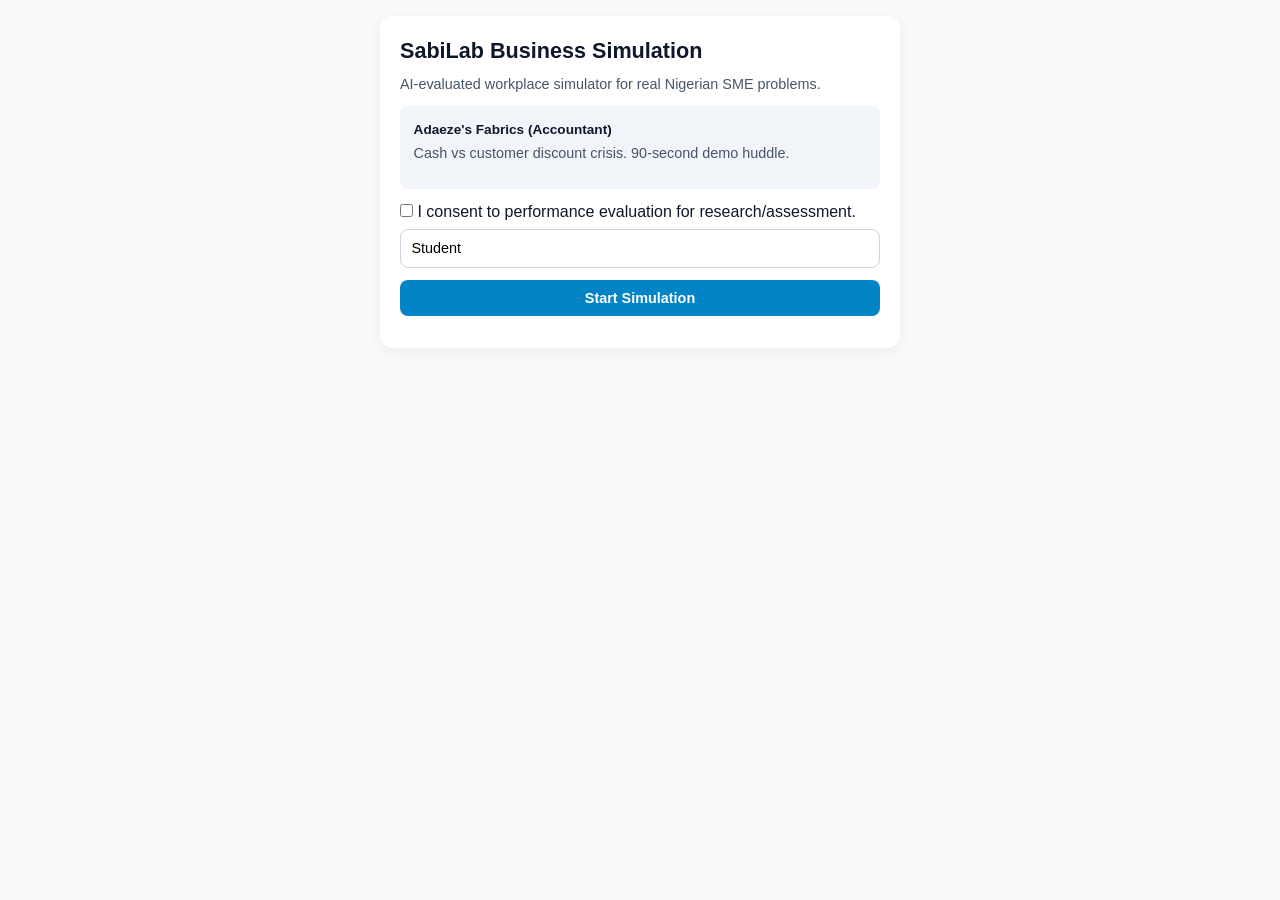
==== static/index.html @ 063587b0 "Implement message caps, rate limits, autosave draft, and per-session cost tracking" ====
<!DOCTYPE html>
<html lang="en">
<head>
  <meta charset="utf-8">
  <meta name="viewport" content="width=device-width, initial-scale=1">
  <title>SabiLab - Business Simulation</title>
  <style>
    * { box-sizing: border-box; margin: 0; padding: 0; }
    body { font-family: -apple-system, BlinkMacSystemFont, 'Segoe UI', Roboto, sans-serif; background: #f8fafc; color: #0f172a; padding: 1rem; line-height: 1.4; }
    .container { max-width: 520px; margin: 0 auto; background: #fff; border-radius: 12px; box-shadow: 0 4px 15px rgba(0,0,0,0.06); padding: 1.25rem; }
    h1 { font-size: 1.35rem; color: #0f172a; margin-bottom: 0.5rem; }
    h2 { font-size: 1.1rem; color: #1e293b; margin: 1rem 0 0.5rem; }
    p { font-size: 0.9rem; color: #475569; margin-bottom: 0.75rem; }
    input, textarea, button, select { width: 100%; padding: 0.65rem; border: 1px solid #cbd5e1; border-radius: 8px; font-size: 0.9rem; margin-bottom: 0.75rem; }
    button { background: #0284c7; color: white; border: none; font-weight: 600; cursor: pointer; }
    button:hover { background: #0369a1; }
    .box { background: #f1f5f9; padding: 0.85rem; border-radius: 8px; margin-bottom: 0.75rem; font-size: 0.85rem; }
    .chat-box { max-height: 260px; overflow-y: auto; border: 1px solid #e2e8f0; border-radius: 8px; padding: 0.75rem; background: #fafafa; margin-bottom: 0.75rem; }
    .msg { margin-bottom: 0.5rem; padding: 0.4rem 0.6rem; border-radius: 6px; font-size: 0.85rem; }
    .msg-ai { background: #e0f2fe; color: #0369a1; }
    .msg-student { background: #dcfce7; color: #15803d; text-align: right; }
    .msg-twist { background: #fee2e2; color: #b91c1c; font-weight: 600; border-left: 3px solid #ef4444; }
    .status-tag { font-size: 0.75rem; color: #64748b; font-style: italic; margin-bottom: 0.5rem; }
    .badge { display: inline-block; padding: 2px 8px; background: #e0f2fe; color: #0284c7; border-radius: 12px; font-size: 0.75rem; font-weight: 600; }
  </style>
</head>
<body>
<div class="container" id="app">
  <h1>SabiLab Business Simulation</h1>
  <p>AI-evaluated workplace simulator for real Nigerian SME problems.</p>

  <!-- Step 1: Start Session -->
  <div id="step-lobby">
    <div class="box">
      <strong>Adaeze's Fabrics (Accountant)</strong>
      <p style="margin-top:4px;">Cash vs customer discount crisis. 90-second demo huddle.</p>
    </div>
    <label><input type="checkbox" id="consent-check" style="width:auto;"> I consent to performance evaluation for research/assessment.</label>
    <input type="text" id="student-name" placeholder="Your first name" value="Student">
    <button id="btn-start" onclick="startSession()">Start Simulation</button>
  </div>

  <!-- Step 2: Huddle Chat -->
  <div id="step-huddle" style="display:none;">
    <h2>Huddle Chat</h2>
    <div class="box" id="brief-box"></div>
    <div class="chat-box" id="chat-messages"></div>
    <div id="twist-banner" style="display:none;" class="msg msg-twist"></div>
    <input type="text" id="chat-input" placeholder="Type message (max 500 chars)..." maxlength="500">
    <button onclick="sendChatMessage()">Send</button>
    <button onclick="goToTask()" style="background:#475569;">Proceed to Task Recommendation</button>
  </div>

  <!-- Step 3: Task Submission with Local Autosave & Resume -->
  <div id="step-task" style="display:none;">
    <h2>Individual Recommendation</h2>
    <p>Write your recommendation to Adaeze in 2 to 4 sentences: what you do about the discount and Kano invoice, with numbers, and why.</p>
    <div class="status-tag" id="autosave-status">Draft autosaves locally every 3s</div>
    <textarea id="task-textarea" rows="4" placeholder="Enter recommendation..."></textarea>
    <button onclick="submitStudentTask()">Submit Recommendation</button>
  </div>

  <!-- Step 4: Results & Evidence Card -->
  <div id="step-results" style="display:none;">
    <h2>Simulation Results</h2>
    <div id="results-content"></div>
    <div id="card-link-box"></div>
  </div>
</div>

<script>
let currentSessionId = localStorage.getItem("sabilab_current_session") || null;
let currentUserId = localStorage.getItem("sabilab_user_id") || null;
let autosaveTimer = null;

function updateStatus(msg) {
  const el = document.getElementById("autosave-status");
  if (el) el.innerText = msg;
}

// Autosave draft locally every 3 seconds
function initAutosave() {
  if (autosaveTimer) clearInterval(autosaveTimer);
  const draftKey = `sabilab_draft_${currentSessionId}`;
  
  // Resume after refresh
  const saved = localStorage.getItem(draftKey);
  const tarea = document.getElementById("task-textarea");
  if (saved && tarea && !tarea.value) {
    tarea.value = saved;
    updateStatus("Resumed saved draft from local storage.");
  }

  autosaveTimer = setInterval(async () => {
    const text = document.getElementById("task-textarea")?.value || "";
    if (currentSessionId && text) {
      localStorage.setItem(draftKey, text);
      updateStatus("Draft autosaved locally at " + new Date().toLocaleTimeString());
      try {
        await fetch(`/session/${currentSessionId}/draft`, {
          method: "POST",
          headers: {"Content-Type": "application/json"},
          body: JSON.stringify({text: text})
        });
      } catch (e) {}
    }
  }, 3000);
}

async function startSession() {
  const consent = document.getElementById("consent-check").checked;
  const name = document.getElementById("student-name").value || "Student";
  if (!consent) { alert("Please accept the consent terms."); return; }

  const res = await fetch("/session", {
    method: "POST",
    headers: {"Content-Type": "application/json"},
    body: JSON.stringify({first_name: name, consent: true, mode: "demo", user_id: currentUserId})
  });
  const data = await res.json();
  if (data.session_id) {
    currentSessionId = data.session_id;
    currentUserId = data.user_id;
    localStorage.setItem("sabilab_current_session", currentSessionId);
    localStorage.setItem("sabilab_user_id", currentUserId);

    document.getElementById("step-lobby").style.display = "none";
    document.getElementById("step-huddle").style.display = "block";
    document.getElementById("brief-box").innerText = data.private_brief;
    loadMessages();
  }
}

async function loadMessages() {
  if (!currentSessionId) return;
  const res = await fetch(`/session/${currentSessionId}/messages`);
  const msgs = await res.json();
  const box = document.getElementById("chat-messages");
  box.innerHTML = msgs.map(m => {
    let cls = m.sender === "Student" ? "msg-student" : (m.sender === "Adaeze" && m.phase === "twist" ? "msg-twist" : "msg-ai");
    return `<div class="msg ${cls}"><strong>${m.sender}:</strong> ${m.text}</div>`;
  }).join("");
  box.scrollTop = box.scrollHeight;
}

async function sendChatMessage() {
  const input = document.getElementById("chat-input");
  const text = input.value.trim();
  if (!text) return;
  if (text.length > 500) { alert("Message exceeds 500 character limit."); return; }

  const res = await fetch(`/session/${currentSessionId}/message`, {
    method: "POST",
    headers: {"Content-Type": "application/json"},
    body: JSON.stringify({sender: "Student", text: text})
  });
  if (res.status === 429) {
    alert("Please wait a moment before sending another message (rate limit).");
    return;
  }
  input.value = "";
  loadMessages();
}

function goToTask() {
  document.getElementById("step-huddle").style.display = "none";
  document.getElementById("step-task").style.display = "block";
  initAutosave();
}

async function submitStudentTask() {
  const text = document.getElementById("task-textarea").value.trim();
  if (!text) { alert("Please enter your recommendation."); return; }
  updateStatus("Submitting...");

  await fetch("/task", {
    method: "POST",
    headers: {"Content-Type": "application/json"},
    body: JSON.stringify({session_id: currentSessionId, text: text, user_id: currentUserId})
  });

  // Clear autosaved draft on submission
  localStorage.removeItem(`sabilab_draft_${currentSessionId}`);
  if (autosaveTimer) clearInterval(autosaveTimer);

  // Trigger score pipeline
  updateStatus("Scoring with AI evaluation pipeline...");
  const scoreRes = await fetch(`/session/${currentSessionId}/score`, {method: "POST"});
  const scoreData = await scoreRes.json();

  if (scoreData.status === "awaiting_clarification") {
    const q = scoreData.clarifications[0];
    const ans = prompt("Clarification needed: " + q.question);
    await fetch(`/session/${currentSessionId}/clarify`, {
      method: "POST",
      headers: {"Content-Type": "application/json"},
      body: JSON.stringify({message_id: q.message_id, answer: ans || "Clarified"})
    });
  }

  showResults();
}

async function showResults() {
  document.getElementById("step-task").style.display = "none";
  document.getElementById("step-results").style.display = "block";

  const res = await fetch(`/session/${currentSessionId}/results`);
  const data = await res.json();
  const c = document.getElementById("results-content");
  c.innerHTML = `
    <div class="box">
      <strong>Badge:</strong> ${data.badge ? data.badge.name + ' (' + data.badge.level + ')' : 'No badge yet'}<br>
      <strong>Routing:</strong> ${data.routing}
    </div>
    <div class="box">
      <strong>Scores:</strong><br>
      ${(data.scores || []).map(s => `• ${s.criterion}: <em>${s.level}</em> (Quote: "${s.evidence}")`).join("<br>")}
    </div>`;

  const cardRes = await fetch(`/session/${currentSessionId}/card`, {
    method: "POST",
    headers: {"Content-Type": "application/json"},
    body: JSON.stringify({})
  });
  const cardData = await cardRes.json();
  if (cardData.slug) {
    document.getElementById("card-link-box").innerHTML = `
      <p style="margin-top:1rem;"><a href="/card/${cardData.slug}" target="_blank" style="color:#0284c7;font-weight:bold;">View Public Evidence Card →</a></p>`;
  }
}

// Check if resuming an existing session
if (currentSessionId && localStorage.getItem(`sabilab_draft_${currentSessionId}`)) {
  document.getElementById("step-lobby").style.display = "none";
  document.getElementById("step-task").style.display = "block";
  initAutosave();
}
</script>
</body>
</html>
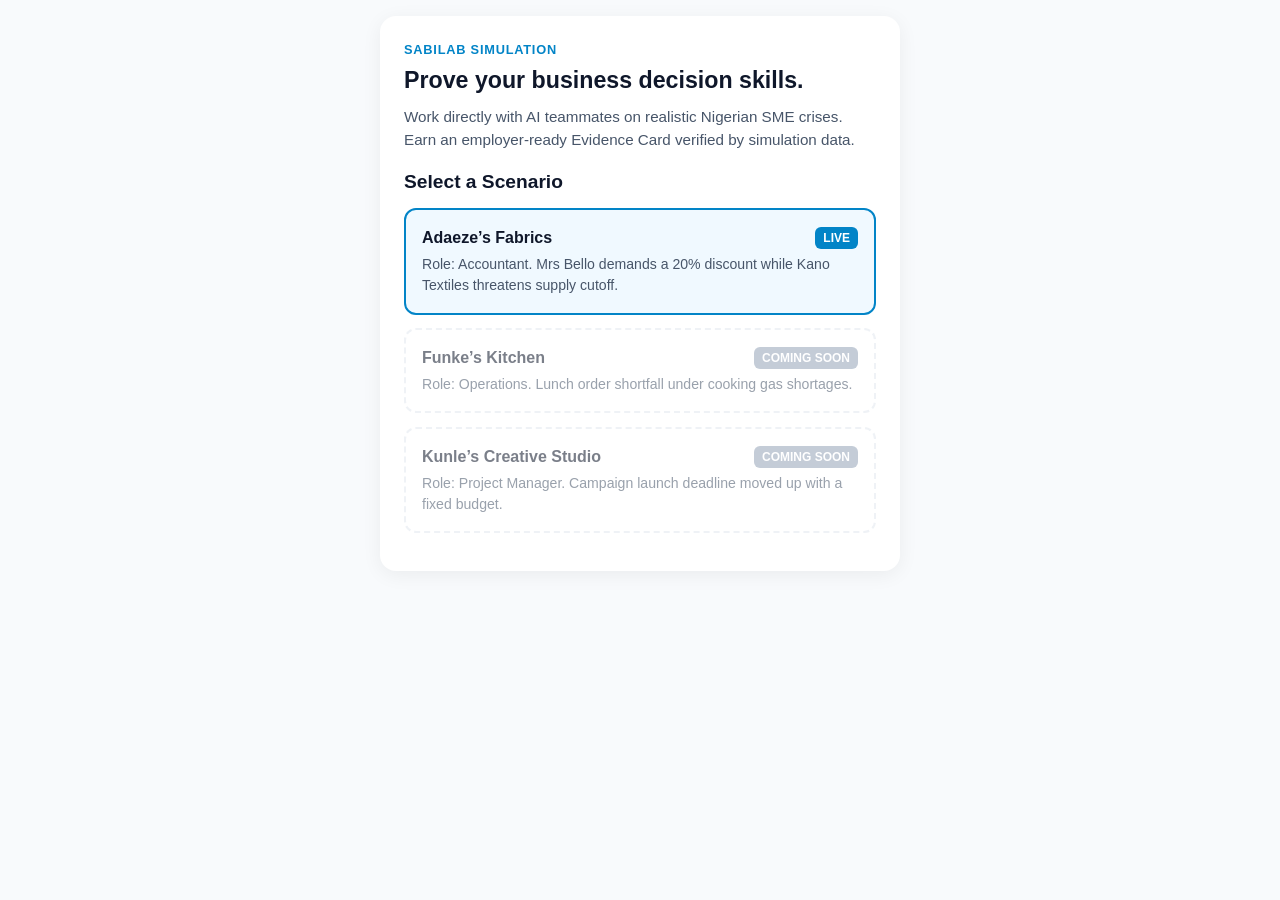
==== commit 0a246c8a: "Phase 10: Complete student-facing mobile UI across 8 screens" ====
--- a/static/index.html
+++ b/static/index.html
@@ -3,239 +3,246 @@
 <head>
   <meta charset="utf-8">
   <meta name="viewport" content="width=device-width, initial-scale=1">
-  <title>SabiLab - Business Simulation</title>
+  <title>SabiLab - AI Workplace Simulation</title>
   <style>
-    * { box-sizing: border-box; margin: 0; padding: 0; }
-    body { font-family: -apple-system, BlinkMacSystemFont, 'Segoe UI', Roboto, sans-serif; background: #f8fafc; color: #0f172a; padding: 1rem; line-height: 1.4; }
-    .container { max-width: 520px; margin: 0 auto; background: #fff; border-radius: 12px; box-shadow: 0 4px 15px rgba(0,0,0,0.06); padding: 1.25rem; }
-    h1 { font-size: 1.35rem; color: #0f172a; margin-bottom: 0.5rem; }
-    h2 { font-size: 1.1rem; color: #1e293b; margin: 1rem 0 0.5rem; }
-    p { font-size: 0.9rem; color: #475569; margin-bottom: 0.75rem; }
-    input, textarea, button, select { width: 100%; padding: 0.65rem; border: 1px solid #cbd5e1; border-radius: 8px; font-size: 0.9rem; margin-bottom: 0.75rem; }
-    button { background: #0284c7; color: white; border: none; font-weight: 600; cursor: pointer; }
-    button:hover { background: #0369a1; }
-    .box { background: #f1f5f9; padding: 0.85rem; border-radius: 8px; margin-bottom: 0.75rem; font-size: 0.85rem; }
-    .chat-box { max-height: 260px; overflow-y: auto; border: 1px solid #e2e8f0; border-radius: 8px; padding: 0.75rem; background: #fafafa; margin-bottom: 0.75rem; }
-    .msg { margin-bottom: 0.5rem; padding: 0.4rem 0.6rem; border-radius: 6px; font-size: 0.85rem; }
-    .msg-ai { background: #e0f2fe; color: #0369a1; }
-    .msg-student { background: #dcfce7; color: #15803d; text-align: right; }
-    .msg-twist { background: #fee2e2; color: #b91c1c; font-weight: 600; border-left: 3px solid #ef4444; }
-    .status-tag { font-size: 0.75rem; color: #64748b; font-style: italic; margin-bottom: 0.5rem; }
-    .badge { display: inline-block; padding: 2px 8px; background: #e0f2fe; color: #0284c7; border-radius: 12px; font-size: 0.75rem; font-weight: 600; }
+    * { box-sizing: border-box; margin: 0; padding: 0; font-family: -apple-system, BlinkMacSystemFont, "Segoe UI", Roboto, sans-serif; }
+    body { background: #f8fafc; color: #0f172a; line-height: 1.5; padding: 1rem 0.5rem; display: flex; justify-content: center; }
+    .app-container { width: 100%; max-width: 520px; background: #ffffff; border-radius: 16px; box-shadow: 0 4px 20px rgba(0,0,0,0.06); padding: 1.5rem; }
+    
+    /* Screen management: only one active */
+    .screen { display: none; }
+    .screen.active { display: block; }
+
+    /* Single accent color: #0284c7 */
+    .brand { font-size: 0.8rem; text-transform: uppercase; letter-spacing: 0.06em; color: #0284c7; font-weight: 700; margin-bottom: 0.25rem; }
+    h1 { font-size: 1.45rem; color: #0f172a; margin-bottom: 0.5rem; font-weight: 700; }
+    h2 { font-size: 1.2rem; color: #0f172a; margin-bottom: 0.75rem; font-weight: 600; }
+    p { font-size: 0.95rem; color: #475569; margin-bottom: 1rem; }
+    
+    /* Large tap targets (min 48px height) */
+    button {
+      display: block; width: 100%; min-height: 48px; padding: 0.85rem 1rem;
+      background: #0284c7; color: #ffffff; border: none; border-radius: 10px;
+      font-size: 1rem; font-weight: 600; cursor: pointer; text-align: center;
+      margin-top: 0.75rem; touch-action: manipulation;
+    }
+    button:active { background: #0369a1; }
+    button.secondary { background: #f1f5f9; color: #0f172a; border: 1px solid #cbd5e1; }
+    button.secondary:active { background: #e2e8f0; }
+
+    input[type="text"], textarea {
+      width: 100%; min-height: 48px; padding: 0.75rem 1rem; border: 1px solid #cbd5e1;
+      border-radius: 10px; font-size: 1rem; color: #0f172a; background: #ffffff;
+      margin-bottom: 0.75rem; -webkit-appearance: none;
+    }
+    textarea { min-height: 110px; resize: vertical; line-height: 1.4; }
+
+    /* Cards & Lists */
+    .card-item {
+      border: 2px solid #e2e8f0; border-radius: 12px; padding: 1rem; margin-bottom: 0.85rem;
+      cursor: pointer; transition: border-color 0.15s; background: #ffffff;
+    }
+    .card-item.live { border-color: #0284c7; background: #f0f9ff; }
+    .card-item.disabled { opacity: 0.55; cursor: not-allowed; border-style: dashed; }
+    .tag { display: inline-block; font-size: 0.75rem; font-weight: 700; padding: 2px 8px; border-radius: 6px; text-transform: uppercase; }
+    .tag.live { background: #0284c7; color: #ffffff; }
+    .tag.soon { background: #94a3b8; color: #ffffff; }
+
+    /* Huddle Chat */
+    .timer-bar { display: flex; justify-content: space-between; align-items: center; background: #f1f5f9; padding: 0.5rem 0.85rem; border-radius: 8px; font-size: 0.88rem; font-weight: 600; margin-bottom: 0.75rem; }
+    .chat-stream { height: 300px; overflow-y: auto; border: 1px solid #e2e8f0; border-radius: 10px; padding: 0.75rem; background: #fafafa; margin-bottom: 0.75rem; }
+    .bubble { max-width: 82%; padding: 0.6rem 0.85rem; border-radius: 10px; margin-bottom: 0.6rem; font-size: 0.9rem; line-height: 1.4; word-break: break-word; }
+    .bubble.theirs { background: #e2e8f0; color: #0f172a; align-self: flex-start; }
+    .bubble.mine { background: #e0f2fe; color: #0369a1; margin-left: auto; text-align: right; }
+    .bubble.twist { background: #fee2e2; color: #991b1b; border-left: 4px solid #ef4444; width: 100%; max-width: 100%; font-weight: 600; }
+    .twist-banner { background: #fee2e2; border: 1px solid #f87171; color: #991b1b; padding: 0.75rem; border-radius: 8px; margin-bottom: 0.75rem; font-size: 0.88rem; font-weight: 600; display: none; }
+    
+    /* Results & Quotes */
+    .skill-card { background: #f8fafc; border: 1px solid #e2e8f0; border-radius: 10px; padding: 0.85rem; margin-bottom: 0.75rem; }
+    .skill-head { display: flex; justify-content: space-between; align-items: center; font-size: 0.92rem; margin-bottom: 0.4rem; }
+    .pill { background: #dcfce7; color: #166534; font-size: 0.78rem; font-weight: 700; padding: 2px 8px; border-radius: 10px; }
+    .quote-block { background: #ffffff; border-left: 3px solid #0284c7; padding: 0.45rem 0.65rem; font-style: italic; font-size: 0.88rem; margin: 0.4rem 0; color: #1e293b; }
+    .quote-block.insufficient { border-left-color: #cbd5e1; color: #64748b; font-style: normal; }
+    .confidence { font-size: 0.8rem; color: #64748b; }
+    .badge-box { background: #eff6ff; border: 1px solid #bfdbfe; border-radius: 10px; padding: 0.85rem; margin-bottom: 1rem; }
+    
+    /* Spinner */
+    .spinner { width: 44px; height: 44px; border: 4px solid #e2e8f0; border-top-color: #0284c7; border-radius: 50%; animation: spin 1s linear infinite; margin: 2rem auto; }
+    @keyframes spin { to { transform: rotate(360deg); } }
   </style>
 </head>
 <body>
-<div class="container" id="app">
-  <h1>SabiLab Business Simulation</h1>
-  <p>AI-evaluated workplace simulator for real Nigerian SME problems.</p>
-
-  <!-- Step 1: Start Session -->
-  <div id="step-lobby">
-    <div class="box">
-      <strong>Adaeze's Fabrics (Accountant)</strong>
-      <p style="margin-top:4px;">Cash vs customer discount crisis. 90-second demo huddle.</p>
-    </div>
-    <label><input type="checkbox" id="consent-check" style="width:auto;"> I consent to performance evaluation for research/assessment.</label>
-    <input type="text" id="student-name" placeholder="Your first name" value="Student">
-    <button id="btn-start" onclick="startSession()">Start Simulation</button>
-  </div>
-
-  <!-- Step 2: Huddle Chat -->
-  <div id="step-huddle" style="display:none;">
-    <h2>Huddle Chat</h2>
-    <div class="box" id="brief-box"></div>
-    <div class="chat-box" id="chat-messages"></div>
-    <div id="twist-banner" style="display:none;" class="msg msg-twist"></div>
-    <input type="text" id="chat-input" placeholder="Type message (max 500 chars)..." maxlength="500">
-    <button onclick="sendChatMessage()">Send</button>
-    <button onclick="goToTask()" style="background:#475569;">Proceed to Task Recommendation</button>
-  </div>
-
-  <!-- Step 3: Task Submission with Local Autosave & Resume -->
-  <div id="step-task" style="display:none;">
-    <h2>Individual Recommendation</h2>
-    <p>Write your recommendation to Adaeze in 2 to 4 sentences: what you do about the discount and Kano invoice, with numbers, and why.</p>
-    <div class="status-tag" id="autosave-status">Draft autosaves locally every 3s</div>
-    <textarea id="task-textarea" rows="4" placeholder="Enter recommendation..."></textarea>
-    <button onclick="submitStudentTask()">Submit Recommendation</button>
-  </div>
-
-  <!-- Step 4: Results & Evidence Card -->
-  <div id="step-results" style="display:none;">
-    <h2>Simulation Results</h2>
-    <div id="results-content"></div>
-    <div id="card-link-box"></div>
-  </div>
+<div class="app-container">
+
+  <!-- Screen 1: Landing -->
+  <section id="screen-landing" class="screen active">
+    <div class="brand">SabiLab Simulation</div>
+    <h1>Prove your business decision skills.</h1>
+    <p>Work directly with AI teammates on realistic Nigerian SME crises. Earn an employer-ready Evidence Card verified by simulation data.</p>
+    
+    <h2>Select a Scenario</h2>
+    <div class="card-item live" onclick="selectScenario('adaeze')">
+      <div style="display:flex; justify-content:space-between; align-items:center;">
+        <strong>Adaeze’s Fabrics</strong>
+        <span class="tag live">Live</span>
+      </div>
+      <p style="margin: 0.25rem 0 0 0; font-size: 0.88rem;">Role: Accountant. Mrs Bello demands a 20% discount while Kano Textiles threatens supply cutoff.</p>
+    </div>
+
+    <div class="card-item disabled">
+      <div style="display:flex; justify-content:space-between; align-items:center;">
+        <strong>Funke’s Kitchen</strong>
+        <span class="tag soon">Coming soon</span>
+      </div>
+      <p style="margin: 0.25rem 0 0 0; font-size: 0.88rem;">Role: Operations. Lunch order shortfall under cooking gas shortages.</p>
+    </div>
+
+    <div class="card-item disabled">
+      <div style="display:flex; justify-content:space-between; align-items:center;">
+        <strong>Kunle’s Creative Studio</strong>
+        <span class="tag soon">Coming soon</span>
+      </div>
+      <p style="margin: 0.25rem 0 0 0; font-size: 0.88rem;">Role: Project Manager. Campaign launch deadline moved up with a fixed budget.</p>
+    </div>
+  </section>
+
+  <!-- Screen 2: Consent -->
+  <section id="screen-consent" class="screen">
+    <div class="brand">Participant Notice</div>
+    <h2>Assessment & Research Consent</h2>
+    <p>SabiLab evaluates your workplace communication and problem-solving through simulated chat and recommendations. Your performance data is anonymized and scored against professional rubrics.</p>
+    
+    <label style="display:flex; align-items:flex-start; gap:0.5rem; margin-bottom:1rem; cursor:pointer;">
+      <input type="checkbox" id="consent-check" style="margin-top:0.25rem; width:20px; height:20px;">
+      <span style="font-size:0.9rem;">I agree to participate and allow my simulation responses to be evaluated by SabiLab's assessment pipeline.</span>
+    </label>
+
+    <input type="text" id="student-name-input" placeholder="Your first name" value="Student">
+    <button onclick="onStartSession()">Start Simulation →</button>
+    <button class="secondary" onclick="showScreen('screen-landing')">Back</button>
+  </section>
+
+  <!-- Screen 3: Role Screen -->
+  <section id="screen-role" class="screen">
+    <div class="brand">Assigned Role</div>
+    <h2 id="role-title">Accountant</h2>
+    
+    <div style="background:#f1f5f9; padding:0.85rem; border-radius:10px; margin-bottom:1rem;">
+      <strong style="font-size:0.85rem; color:#0284c7; text-transform:uppercase;">Private Brief</strong>
+      <p id="role-brief" style="margin:0.25rem 0 0 0; font-size:0.92rem; white-space:pre-line;"></p>
+    </div>
+
+    <h2 style="font-size:1rem; margin-bottom:0.5rem;">Teammates in Huddle</h2>
+    <div id="teammate-roster" style="margin-bottom:1.5rem;"></div>
+
+    <button onclick="startHuddle()">Enter Huddle Room →</button>
+  </section>
+
+  <!-- Screen 4: Huddle -->
+  <section id="screen-huddle" class="screen">
+    <div class="timer-bar">
+      <span>Adaeze's Fabrics Huddle</span>
+      <span>Remaining: <span id="huddle-timer" style="color:#0284c7;">01:30</span></span>
+    </div>
+    
+    <div id="twist-alert" class="twist-banner"></div>
+    <div id="chat-stream" class="chat-stream"></div>
+
+    <div style="display:flex; gap:0.5rem; margin-bottom:0.75rem;">
+      <input type="text" id="chat-input" placeholder="Type a message (max 500 chars)..." maxlength="500" style="margin-bottom:0;">
+      <button onclick="onSendMessage()" style="width:auto; min-width:80px; margin-top:0;">Send</button>
+    </div>
+
+    <button class="secondary" onclick="proceedToTask()">Proceed to Task Recommendation →</button>
+  </section>
+
+  <!-- Screen 5: Task -->
+  <section id="screen-task" class="screen">
+    <div class="brand">Individual Deliverable</div>
+    <h2>Recommendation to Adaeze</h2>
+    <div style="background:#f8fafc; border:1px solid #e2e8f0; padding:0.85rem; border-radius:10px; margin-bottom:1rem;">
+      <strong>Situation Recap:</strong>
+      <p style="margin:0.25rem 0 0 0; font-size:0.88rem;">Mrs Bello asks for 20% discount for delivery by 2:00 PM. Kano Textiles has cancelled fabric supply over our overdue ₦350,000 invoice (cash on hand: ₦480,000).</p>
+    </div>
+
+    <p style="font-size:0.88rem;">Write your recommendation in 2 to 4 sentences: what you do about the discount and the Kano invoice, with numbers, and why.</p>
+    <div id="draft-indicator" style="font-size:0.78rem; color:#64748b; margin-bottom:0.4rem;">Draft autosaves locally every 3s</div>
+    <textarea id="task-input" placeholder="Your recommendation..."></textarea>
+    
+    <button onclick="onSubmitTask()">Submit Recommendation →</button>
+  </section>
+
+  <!-- Screen 6: Scoring -->
+  <section id="screen-scoring" class="screen">
+    <div id="scoring-loading">
+      <div class="brand">Assessment Pipeline</div>
+      <h2>Evaluating Performance...</h2>
+      <p>The reading and scoring passes are verifying your messages and task against factual checks and professional rubrics.</p>
+      <div class="spinner"></div>
+    </div>
+
+    <div id="clarification-panel" style="display:none;">
+      <div class="brand" style="color:#b45309;">Clarification Gate</div>
+      <h2>Please Clarify Your Intent</h2>
+      <p>Before scoring can finalize, please answer these brief questions regarding your messages:</p>
+      <div id="clarification-list"></div>
+      <button onclick="onSubmitClarification()">Submit Clarification & Finish Scoring →</button>
+    </div>
+  </section>
+
+  <!-- Screen 7: Results -->
+  <section id="screen-results" class="screen">
+    <div class="brand">Verified Results</div>
+    <h2>Simulation Competency Report</h2>
+
+    <div id="badge-display" class="badge-box"></div>
+
+    <h3 style="font-size:0.95rem; margin-bottom:0.5rem; text-transform:uppercase; color:#334155;">Evaluated Skills</h3>
+    <div id="results-skills"></div>
+
+    <div style="background:#f1f5f9; padding:0.85rem; border-radius:10px; margin:1rem 0;">
+      <p style="margin-bottom:0.5rem;"><strong>What Went Well:</strong> <span id="did-well-text"></span></p>
+      <p style="margin-bottom:0;"><strong>What to Improve:</strong> <span id="improve-text"></span></p>
+    </div>
+
+    <button onclick="goToCardScreen()">Create my Evidence Card →</button>
+    <button class="secondary" onclick="onTryAgain()">Try Again (Attempt 2)</button>
+  </section>
+
+  <!-- Screen 8: Evidence Card Publish -->
+  <section id="screen-card" class="screen">
+    <div class="brand">Public Shareable Link</div>
+    <h2>Publish Your Evidence Card</h2>
+    <p>Select which verified components to include on your public card:</p>
+
+    <div style="margin-bottom:1rem; font-size:0.9rem;">
+      <label style="display:flex; align-items:center; gap:0.5rem; margin-bottom:0.4rem; cursor:pointer;">
+        <input type="checkbox" class="card-field-check" value="badges" checked> Simulation Badge & Tier
+      </label>
+      <label style="display:flex; align-items:center; gap:0.5rem; margin-bottom:0.4rem; cursor:pointer;">
+        <input type="checkbox" class="card-field-check" value="levels" checked> Skill Competency Levels
+      </label>
+      <label style="display:flex; align-items:center; gap:0.5rem; margin-bottom:0.4rem; cursor:pointer;">
+        <input type="checkbox" class="card-field-check" value="quotes" checked> Verified Student Quotes
+      </label>
+      <label style="display:flex; align-items:center; gap:0.5rem; margin-bottom:0.4rem; cursor:pointer;">
+        <input type="checkbox" class="card-field-check" value="recommendations" checked> Targeted Growth Drill
+      </label>
+    </div>
+
+    <button onclick="onPublishCard()">Publish Evidence Card Link</button>
+
+    <div id="card-published-box" style="display:none; margin-top:1.25rem; background:#eff6ff; border:1px solid #bfdbfe; padding:1rem; border-radius:10px;">
+      <strong>Your Evidence Card is live:</strong>
+      <p style="word-break:break-all; margin:0.5rem 0;"><a id="card-link" href="#" target="_blank" style="color:#0284c7; font-weight:700;"></a></p>
+      <button class="secondary" onclick="window.open(document.getElementById('card-link').href, '_blank')">Open Card Page ↗</button>
+    </div>
+  </section>
+
 </div>
 
-<script>
-let currentSessionId = localStorage.getItem("sabilab_current_session") || null;
-let currentUserId = localStorage.getItem("sabilab_user_id") || null;
-let autosaveTimer = null;
-
-function updateStatus(msg) {
-  const el = document.getElementById("autosave-status");
-  if (el) el.innerText = msg;
-}
-
-// Autosave draft locally every 3 seconds
-function initAutosave() {
-  if (autosaveTimer) clearInterval(autosaveTimer);
-  const draftKey = `sabilab_draft_${currentSessionId}`;
-  
-  // Resume after refresh
-  const saved = localStorage.getItem(draftKey);
-  const tarea = document.getElementById("task-textarea");
-  if (saved && tarea && !tarea.value) {
-    tarea.value = saved;
-    updateStatus("Resumed saved draft from local storage.");
-  }
-
-  autosaveTimer = setInterval(async () => {
-    const text = document.getElementById("task-textarea")?.value || "";
-    if (currentSessionId && text) {
-      localStorage.setItem(draftKey, text);
-      updateStatus("Draft autosaved locally at " + new Date().toLocaleTimeString());
-      try {
-        await fetch(`/session/${currentSessionId}/draft`, {
-          method: "POST",
-          headers: {"Content-Type": "application/json"},
-          body: JSON.stringify({text: text})
-        });
-      } catch (e) {}
-    }
-  }, 3000);
-}
-
-async function startSession() {
-  const consent = document.getElementById("consent-check").checked;
-  const name = document.getElementById("student-name").value || "Student";
-  if (!consent) { alert("Please accept the consent terms."); return; }
-
-  const res = await fetch("/session", {
-    method: "POST",
-    headers: {"Content-Type": "application/json"},
-    body: JSON.stringify({first_name: name, consent: true, mode: "demo", user_id: currentUserId})
-  });
-  const data = await res.json();
-  if (data.session_id) {
-    currentSessionId = data.session_id;
-    currentUserId = data.user_id;
-    localStorage.setItem("sabilab_current_session", currentSessionId);
-    localStorage.setItem("sabilab_user_id", currentUserId);
-
-    document.getElementById("step-lobby").style.display = "none";
-    document.getElementById("step-huddle").style.display = "block";
-    document.getElementById("brief-box").innerText = data.private_brief;
-    loadMessages();
-  }
-}
-
-async function loadMessages() {
-  if (!currentSessionId) return;
-  const res = await fetch(`/session/${currentSessionId}/messages`);
-  const msgs = await res.json();
-  const box = document.getElementById("chat-messages");
-  box.innerHTML = msgs.map(m => {
-    let cls = m.sender === "Student" ? "msg-student" : (m.sender === "Adaeze" && m.phase === "twist" ? "msg-twist" : "msg-ai");
-    return `<div class="msg ${cls}"><strong>${m.sender}:</strong> ${m.text}</div>`;
-  }).join("");
-  box.scrollTop = box.scrollHeight;
-}
-
-async function sendChatMessage() {
-  const input = document.getElementById("chat-input");
-  const text = input.value.trim();
-  if (!text) return;
-  if (text.length > 500) { alert("Message exceeds 500 character limit."); return; }
-
-  const res = await fetch(`/session/${currentSessionId}/message`, {
-    method: "POST",
-    headers: {"Content-Type": "application/json"},
-    body: JSON.stringify({sender: "Student", text: text})
-  });
-  if (res.status === 429) {
-    alert("Please wait a moment before sending another message (rate limit).");
-    return;
-  }
-  input.value = "";
-  loadMessages();
-}
-
-function goToTask() {
-  document.getElementById("step-huddle").style.display = "none";
-  document.getElementById("step-task").style.display = "block";
-  initAutosave();
-}
-
-async function submitStudentTask() {
-  const text = document.getElementById("task-textarea").value.trim();
-  if (!text) { alert("Please enter your recommendation."); return; }
-  updateStatus("Submitting...");
-
-  await fetch("/task", {
-    method: "POST",
-    headers: {"Content-Type": "application/json"},
-    body: JSON.stringify({session_id: currentSessionId, text: text, user_id: currentUserId})
-  });
-
-  // Clear autosaved draft on submission
-  localStorage.removeItem(`sabilab_draft_${currentSessionId}`);
-  if (autosaveTimer) clearInterval(autosaveTimer);
-
-  // Trigger score pipeline
-  updateStatus("Scoring with AI evaluation pipeline...");
-  const scoreRes = await fetch(`/session/${currentSessionId}/score`, {method: "POST"});
-  const scoreData = await scoreRes.json();
-
-  if (scoreData.status === "awaiting_clarification") {
-    const q = scoreData.clarifications[0];
-    const ans = prompt("Clarification needed: " + q.question);
-    await fetch(`/session/${currentSessionId}/clarify`, {
-      method: "POST",
-      headers: {"Content-Type": "application/json"},
-      body: JSON.stringify({message_id: q.message_id, answer: ans || "Clarified"})
-    });
-  }
-
-  showResults();
-}
-
-async function showResults() {
-  document.getElementById("step-task").style.display = "none";
-  document.getElementById("step-results").style.display = "block";
-
-  const res = await fetch(`/session/${currentSessionId}/results`);
-  const data = await res.json();
-  const c = document.getElementById("results-content");
-  c.innerHTML = `
-    <div class="box">
-      <strong>Badge:</strong> ${data.badge ? data.badge.name + ' (' + data.badge.level + ')' : 'No badge yet'}<br>
-      <strong>Routing:</strong> ${data.routing}
-    </div>
-    <div class="box">
-      <strong>Scores:</strong><br>
-      ${(data.scores || []).map(s => `• ${s.criterion}: <em>${s.level}</em> (Quote: "${s.evidence}")`).join("<br>")}
-    </div>`;
-
-  const cardRes = await fetch(`/session/${currentSessionId}/card`, {
-    method: "POST",
-    headers: {"Content-Type": "application/json"},
-    body: JSON.stringify({})
-  });
-  const cardData = await cardRes.json();
-  if (cardData.slug) {
-    document.getElementById("card-link-box").innerHTML = `
-      <p style="margin-top:1rem;"><a href="/card/${cardData.slug}" target="_blank" style="color:#0284c7;font-weight:bold;">View Public Evidence Card →</a></p>`;
-  }
-}
-
-// Check if resuming an existing session
-if (currentSessionId && localStorage.getItem(`sabilab_draft_${currentSessionId}`)) {
-  document.getElementById("step-lobby").style.display = "none";
-  document.getElementById("step-task").style.display = "block";
-  initAutosave();
-}
-</script>
+<script src="/static/api.js"></script>
+<script src="/static/huddle.js"></script>
+<script src="/static/app.js"></script>
 </body>
 </html>
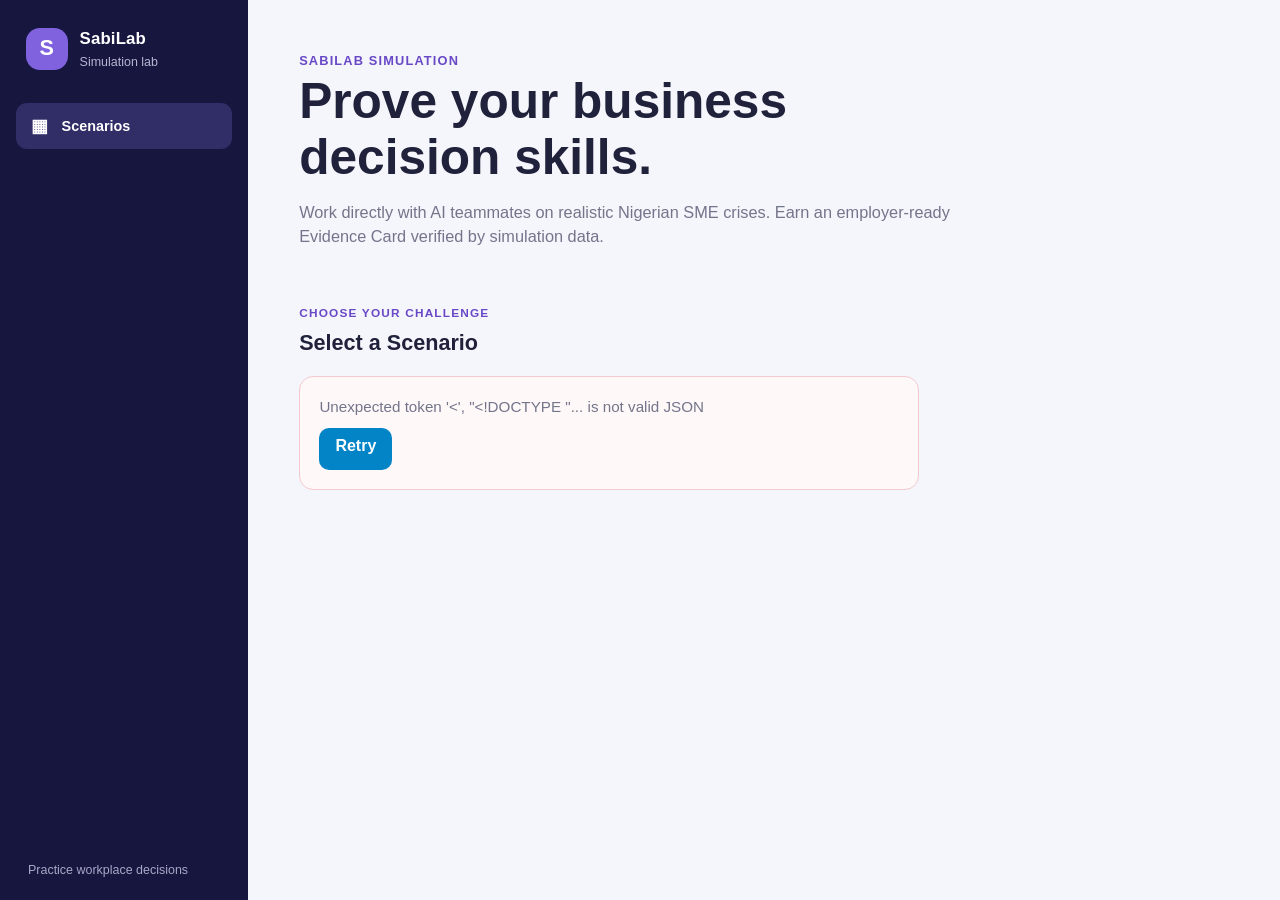
==== commit 86293784: "ready to deploy" ====
--- a/static/index.html
+++ b/static/index.html
@@ -40,7 +40,7 @@
     /* Cards & Lists */
     .card-item {
       border: 2px solid #e2e8f0; border-radius: 12px; padding: 1rem; margin-bottom: 0.85rem;
-      cursor: pointer; transition: border-color 0.15s; background: #ffffff;
+      cursor: pointer; transition: transform 0.15s, opacity 0.15s; background: #ffffff;
     }
     .card-item.live { border-color: #0284c7; background: #f0f9ff; }
     .card-item.disabled { opacity: 0.55; cursor: not-allowed; border-style: dashed; }
@@ -53,8 +53,25 @@
     .chat-stream { height: 300px; overflow-y: auto; border: 1px solid #e2e8f0; border-radius: 10px; padding: 0.75rem; background: #fafafa; margin-bottom: 0.75rem; }
     .bubble { max-width: 82%; padding: 0.6rem 0.85rem; border-radius: 10px; margin-bottom: 0.6rem; font-size: 0.9rem; line-height: 1.4; word-break: break-word; }
     .bubble.theirs { background: #e2e8f0; color: #0f172a; align-self: flex-start; }
-    .bubble.mine { background: #e0f2fe; color: #0369a1; margin-left: auto; text-align: right; }
+    .chat-stream { display: flex; flex-direction: column; }
+    .bubble.mine { background: #dbeafe; color: #1d4ed8; margin-left: auto; text-align: left; }
     .bubble.twist { background: #fee2e2; color: #991b1b; border-left: 4px solid #ef4444; width: 100%; max-width: 100%; font-weight: 600; }
+    .bubble-head { display: flex; align-items: center; gap: 0.45rem; margin-bottom: 0.3rem; }
+    .bubble.mine .bubble-head { flex-direction: row-reverse; }
+    .chat-avatar { width: 28px; height: 28px; flex: 0 0 28px; display: grid; place-items: center; border-radius: 50%; background: #cbd5e1; color: #334155; font-size: 0.72rem; font-weight: 700; }
+    .bubble.mine .chat-avatar { background: #93c5fd; color: #1e3a8a; }
+    .bubble-name { display: block; font-size: 0.82rem; font-weight: 700; }
+    .bubble-role { display: block; color: #64748b; font-size: 0.7rem; }
+    .typing-dots { display: inline-flex; gap: 4px; padding: 0.2rem 0; }
+    .typing-dots span { width: 6px; height: 6px; border-radius: 50%; background: #64748b; animation: typing 1s infinite ease-in-out; }
+    .typing-dots span:nth-child(2) { animation-delay: 0.15s; }
+    .typing-dots span:nth-child(3) { animation-delay: 0.3s; }
+    @keyframes typing { 0%, 60%, 100% { opacity: 0.35; transform: translateY(0); } 30% { opacity: 1; transform: translateY(-4px); } }
+    button:disabled { background: #e2e8f0; color: #94a3b8; border-color: #e2e8f0; cursor: not-allowed; }
+    .scoring-steps { list-style: none; margin: 0 0 1rem; }
+    .scoring-steps li { padding: 0.35rem 0; color: #94a3b8; }
+    .scoring-steps li.active { color: #0369a1; font-weight: 700; }
+    .scoring-steps li.done { color: #15803d; }
     .twist-banner { background: #fee2e2; border: 1px solid #f87171; color: #991b1b; padding: 0.75rem; border-radius: 8px; margin-bottom: 0.75rem; font-size: 0.88rem; font-weight: 600; display: none; }
     
     /* Results & Quotes */
@@ -70,40 +87,54 @@
     .spinner { width: 44px; height: 44px; border: 4px solid #e2e8f0; border-top-color: #0284c7; border-radius: 50%; animation: spin 1s linear infinite; margin: 2rem auto; }
     @keyframes spin { to { transform: rotate(360deg); } }
   </style>
+  <link rel="stylesheet" href="/static/styles.css">
 </head>
 <body>
-<div class="app-container">
-
+<div class="workspace">
+  <aside class="sidebar" aria-label="Main navigation">
+    <a class="sidebar-brand" href="/" onclick="showScreen('screen-landing'); return false;">
+      <span class="brand-mark" aria-hidden="true">S</span>
+      <span><strong>SabiLab</strong><small>Simulation lab</small></span>
+    </a>
+    <nav class="sidebar-nav">
+      <button class="nav-item" type="button" aria-current="page" onclick="showScreen('screen-landing')">
+        <span class="nav-icon" aria-hidden="true">▦</span>
+        <span>Scenarios</span>
+      </button>
+    </nav>
+    <div class="sidebar-footer">Practice workplace decisions</div>
+  </aside>
+
+  <main class="app-container">
   <!-- Screen 1: Landing -->
   <section id="screen-landing" class="screen active">
-    <div class="brand">SabiLab Simulation</div>
-    <h1>Prove your business decision skills.</h1>
-    <p>Work directly with AI teammates on realistic Nigerian SME crises. Earn an employer-ready Evidence Card verified by simulation data.</p>
-    
-    <h2>Select a Scenario</h2>
-    <div class="card-item live" onclick="selectScenario('adaeze')">
-      <div style="display:flex; justify-content:space-between; align-items:center;">
-        <strong>Adaeze’s Fabrics</strong>
-        <span class="tag live">Live</span>
+    <header class="page-heading">
+      <div>
+        <div class="brand">SabiLab Simulation</div>
+        <h1>Prove your business decision skills.</h1>
+        <p>Work directly with AI teammates on realistic Nigerian SME crises. Earn an employer-ready Evidence Card verified by simulation data.</p>
       </div>
-      <p style="margin: 0.25rem 0 0 0; font-size: 0.88rem;">Role: Accountant. Mrs Bello demands a 20% discount while Kano Textiles threatens supply cutoff.</p>
-    </div>
-
-    <div class="card-item disabled">
-      <div style="display:flex; justify-content:space-between; align-items:center;">
-        <strong>Funke’s Kitchen</strong>
-        <span class="tag soon">Coming soon</span>
+    </header>
+
+    <section class="scenario-section" aria-labelledby="scenario-heading">
+      <div class="section-heading">
+        <div>
+          <div class="eyebrow">Choose your challenge</div>
+          <h2 id="scenario-heading">Select a Scenario</h2>
+        </div>
       </div>
-      <p style="margin: 0.25rem 0 0 0; font-size: 0.88rem;">Role: Operations. Lunch order shortfall under cooking gas shortages.</p>
-    </div>
-
-    <div class="card-item disabled">
-      <div style="display:flex; justify-content:space-between; align-items:center;">
-        <strong>Kunle’s Creative Studio</strong>
-        <span class="tag soon">Coming soon</span>
+      <div id="scenario-list" class="scenario-list" aria-live="polite">
+        <div class="scenario-skeleton" aria-label="Loading scenarios">
+          <div class="skeleton-art"></div>
+          <div class="skeleton-lines"><span></span><span></span></div>
+        </div>
       </div>
-      <p style="margin: 0.25rem 0 0 0; font-size: 0.88rem;">Role: Project Manager. Campaign launch deadline moved up with a fixed budget.</p>
-    </div>
+      <div id="scenario-error" class="inline-error" role="alert" hidden>
+        <p id="scenario-error-message">Could not load scenarios.</p>
+        <button type="button" class="retry-button" onclick="loadScenarios()">Retry</button>
+      </div>
+      <p id="scenario-empty" class="empty-state" hidden>No available scenarios right now.</p>
+    </section>
   </section>
 
   <!-- Screen 2: Consent -->
@@ -144,7 +175,7 @@
       <span>Adaeze's Fabrics Huddle</span>
       <span>Remaining: <span id="huddle-timer" style="color:#0284c7;">01:30</span></span>
     </div>
-    
+    <p style="font-size:0.88rem; margin-bottom:0.65rem;">You're the new Operations Analyst. Reply to the team, then write your recommendation.</p>
     <div id="twist-alert" class="twist-banner"></div>
     <div id="chat-stream" class="chat-stream"></div>
 
@@ -153,7 +184,7 @@
       <button onclick="onSendMessage()" style="width:auto; min-width:80px; margin-top:0;">Send</button>
     </div>
 
-    <button class="secondary" onclick="proceedToTask()">Proceed to Task Recommendation →</button>
+    <button id="proceed-task-button" class="secondary" onclick="proceedToTask()" disabled>Proceed to Task Recommendation →</button>
   </section>
 
   <!-- Screen 5: Task -->
@@ -179,6 +210,17 @@
       <h2>Evaluating Performance...</h2>
       <p>The reading and scoring passes are verifying your messages and task against factual checks and professional rubrics.</p>
       <div class="spinner"></div>
+      <p id="pipeline-stage" aria-live="polite">Starting assessment…</p>
+      <ul class="scoring-steps" id="scoring-steps">
+        <li data-stage="reading">Reading your messages</li>
+        <li data-stage="gate">Checking clarity</li>
+        <li data-stage="scoring">Scoring</li>
+        <li data-stage="verification">Verifying quotes</li>
+      </ul>
+    </div>
+    <div id="scoring-error" style="display:none;" role="alert">
+      <p id="scoring-error-message"></p>
+      <button onclick="startScoringFlow()">Retry</button>
     </div>
 
     <div id="clarification-panel" style="display:none;">
@@ -239,10 +281,20 @@
     </div>
   </section>
 
+  </main>
+  <nav class="mobile-nav" aria-label="Main navigation">
+    <button class="nav-item" type="button" aria-current="page" onclick="showScreen('screen-landing')">
+      <span class="nav-icon" aria-hidden="true">▦</span>
+      <span>Scenarios</span>
+    </button>
+  </nav>
 </div>
 
 <script src="/static/api.js"></script>
+<script src="/static/chat.js"></script>
+<script src="/static/scoring.js"></script>
 <script src="/static/huddle.js"></script>
+<script src="/static/landing.js"></script>
 <script src="/static/app.js"></script>
 </body>
 </html>
--- a/static/styles.css
+++ b/static/styles.css
@@ -0,0 +1,204 @@
+:root {
+  color-scheme: light;
+  --indigo-950: #17163f;
+  --indigo-900: #211f52;
+  --purple-700: #6848c7;
+  --purple-100: #f0ecff;
+  --green-700: #198653;
+  --green-800: #126d42;
+  --page: #f5f6fb;
+  --ink: #20213a;
+  --muted: #73758b;
+  --line: #e8e8f0;
+  --card-shadow: 0 12px 32px rgba(32, 29, 75, 0.08);
+}
+
+body {
+  display: block;
+  justify-content: initial;
+  padding: 0;
+  background: var(--page);
+  color: var(--ink);
+}
+
+.workspace { min-height: 100vh; }
+
+.sidebar {
+  position: fixed;
+  inset: 0 auto 0 0;
+  z-index: 5;
+  display: flex;
+  width: 248px;
+  flex-direction: column;
+  padding: 1.6rem 1rem 1.25rem;
+  background: var(--indigo-950);
+  color: #fff;
+}
+
+.sidebar-brand {
+  display: flex;
+  align-items: center;
+  gap: 0.75rem;
+  padding: 0 0.6rem 2rem;
+  color: inherit;
+  text-decoration: none;
+}
+
+.brand-mark {
+  display: grid;
+  width: 42px;
+  height: 42px;
+  place-items: center;
+  border-radius: 14px;
+  background: #8062df;
+  font-size: 1.35rem;
+  font-weight: 800;
+}
+
+.sidebar-brand strong, .sidebar-brand small { display: block; }
+.sidebar-brand strong { font-size: 1.05rem; letter-spacing: 0.01em; }
+.sidebar-brand small { margin-top: 0.12rem; color: #b8b6d2; font-size: 0.78rem; }
+.sidebar-nav { display: grid; gap: 0.45rem; }
+
+.nav-item {
+  display: flex;
+  width: 100%;
+  min-height: 46px;
+  align-items: center;
+  justify-content: flex-start;
+  gap: 0.8rem;
+  margin: 0;
+  padding: 0.7rem 0.85rem;
+  border: 0;
+  border-radius: 11px;
+  background: transparent;
+  color: #d3d1e5;
+  font-size: 0.9rem;
+  text-align: left;
+  cursor: pointer;
+}
+
+.nav-item:hover, .nav-item[aria-current="page"] {
+  background: #302d67;
+  color: #fff;
+}
+
+.nav-icon { width: 1.2rem; font-size: 1.1rem; text-align: center; }
+.sidebar-footer { margin-top: auto; padding: 1rem 0.75rem 0; color: #a9a7c7; font-size: 0.78rem; }
+
+.app-container {
+  width: min(100% - 248px, 1120px);
+  max-width: 1120px;
+  min-height: 100vh;
+  margin: 0 0 0 248px;
+  padding: clamp(1.5rem, 4vw, 3.5rem);
+  border-radius: 0;
+  background: transparent;
+  box-shadow: none;
+}
+
+.screen { animation: screen-enter 260ms ease-out both; }
+.brand, .eyebrow { color: var(--purple-700); }
+.brand { letter-spacing: 0.09em; }
+h1, h2 { color: var(--ink); }
+h1 { max-width: 700px; font-size: clamp(2rem, 4vw, 3.1rem); line-height: 1.12; }
+.page-heading p { max-width: 680px; margin-top: 0.9rem; color: var(--muted); font-size: 1.02rem; }
+.scenario-section { margin-top: clamp(2rem, 5vw, 3.5rem); }
+.section-heading { display: flex; align-items: end; justify-content: space-between; margin-bottom: 1rem; }
+.eyebrow { margin-bottom: 0.3rem; font-size: 0.74rem; font-weight: 800; letter-spacing: 0.1em; text-transform: uppercase; }
+.section-heading h2 { margin: 0; font-size: 1.35rem; }
+
+.scenario-list { display: grid; grid-template-columns: minmax(0, 620px); gap: 1rem; }
+.card-item.scenario-card {
+  overflow: hidden;
+  margin: 0;
+  padding: 0;
+  border: 1px solid rgba(104, 72, 199, 0.13);
+  border-radius: 18px;
+  background: #fff;
+  box-shadow: var(--card-shadow);
+  cursor: pointer;
+  transition: transform 180ms ease, opacity 180ms ease;
+}
+
+.scenario-card:hover, .scenario-card:focus-visible {
+  transform: translateY(-3px);
+  border-color: rgba(104, 72, 199, 0.4);
+  box-shadow: 0 16px 36px rgba(32, 29, 75, 0.13);
+  outline: none;
+}
+
+.scenario-art {
+  overflow: hidden;
+  aspect-ratio: 16 / 7;
+  background: linear-gradient(125deg, #d9d3f5 0%, #f5d9bb 52%, #b6d8c6 100%);
+}
+
+.scenario-art img { display: block; width: 100%; height: 100%; object-fit: cover; }
+.scenario-art img[hidden] { display: none; }
+.scenario-copy { padding: 1.25rem 1.4rem 1.4rem; }
+.scenario-card-head { display: flex; align-items: center; justify-content: space-between; gap: 1rem; }
+.scenario-card h3 { margin: 0; color: var(--ink); font-size: 1.18rem; }
+.scenario-role { margin: 0.55rem 0 0; color: var(--muted); font-size: 0.9rem; }
+.tag.live { flex: 0 0 auto; padding: 0.3rem 0.65rem; border-radius: 999px; background: #e7f7ef; color: var(--green-800); font-size: 0.7rem; }
+
+.scenario-skeleton {
+  overflow: hidden;
+  border: 1px solid var(--line);
+  border-radius: 18px;
+  background: #fff;
+  box-shadow: var(--card-shadow);
+}
+
+.skeleton-art { aspect-ratio: 16 / 7; background: linear-gradient(125deg, #d9d3f5, #f5d9bb 52%, #b6d8c6); }
+.skeleton-lines { display: grid; gap: 0.7rem; padding: 1.25rem 1.4rem 1.4rem; }
+.skeleton-lines span { height: 0.9rem; max-width: 50%; border-radius: 1rem; background: #e9e8f0; animation: skeleton-pulse 1.4s ease-in-out infinite alternate; }
+.skeleton-lines span + span { max-width: 32%; animation-delay: 180ms; }
+.inline-error, .empty-state { max-width: 620px; padding: 1.2rem; border: 1px solid var(--line); border-radius: 14px; background: #fff; }
+.inline-error { border-color: #f3c9cf; background: #fff8f8; }
+.inline-error p, .empty-state { color: var(--muted); }
+.inline-error p { margin: 0 0 0.6rem; }
+.retry-button { display: inline-flex !important; width: auto !important; min-height: 42px !important; margin: 0 !important; padding: 0.55rem 1rem !important; }
+
+.app-container button:not(.secondary):not(.retry-button) {
+  border-radius: 11px;
+  background: var(--green-700);
+  transition: transform 160ms ease, opacity 160ms ease;
+}
+
+.app-container button:not(.secondary):not(.retry-button):hover { background: var(--green-800); }
+.app-container button.secondary { border-radius: 11px; }
+.app-container button:focus-visible, .nav-item:focus-visible, .sidebar-brand:focus-visible { outline: 3px solid #aa96ef; outline-offset: 3px; }
+
+.mobile-nav { display: none; }
+
+@keyframes screen-enter { from { opacity: 0; transform: translateY(6px); } to { opacity: 1; transform: translateY(0); } }
+@keyframes skeleton-pulse { from { opacity: 0.45; } to { opacity: 1; } }
+
+@media (max-width: 760px) {
+  .sidebar { display: none; }
+  .app-container {
+    width: 100%;
+    min-height: 100vh;
+    margin: 0;
+    padding: 1.5rem 1rem calc(6.5rem + env(safe-area-inset-bottom));
+  }
+  .mobile-nav {
+    position: fixed;
+    inset: auto 0 0;
+    z-index: 5;
+    display: flex;
+    justify-content: center;
+    padding: 0.55rem 1rem calc(0.55rem + env(safe-area-inset-bottom));
+    border-top: 1px solid var(--line);
+    background: rgba(255, 255, 255, 0.96);
+    box-shadow: 0 -8px 24px rgba(32, 29, 75, 0.06);
+  }
+  .mobile-nav .nav-item { width: auto; min-width: 150px; justify-content: center; color: var(--indigo-900); }
+  .mobile-nav .nav-item:hover, .mobile-nav .nav-item[aria-current="page"] { background: var(--purple-100); color: var(--purple-700); }
+  .scenario-copy { padding: 1rem; }
+}
+
+@media (prefers-reduced-motion: reduce) {
+  *, *::before, *::after { scroll-behavior: auto !important; animation-duration: 0.01ms !important; animation-iteration-count: 1 !important; transition-duration: 0.01ms !important; }
+}
